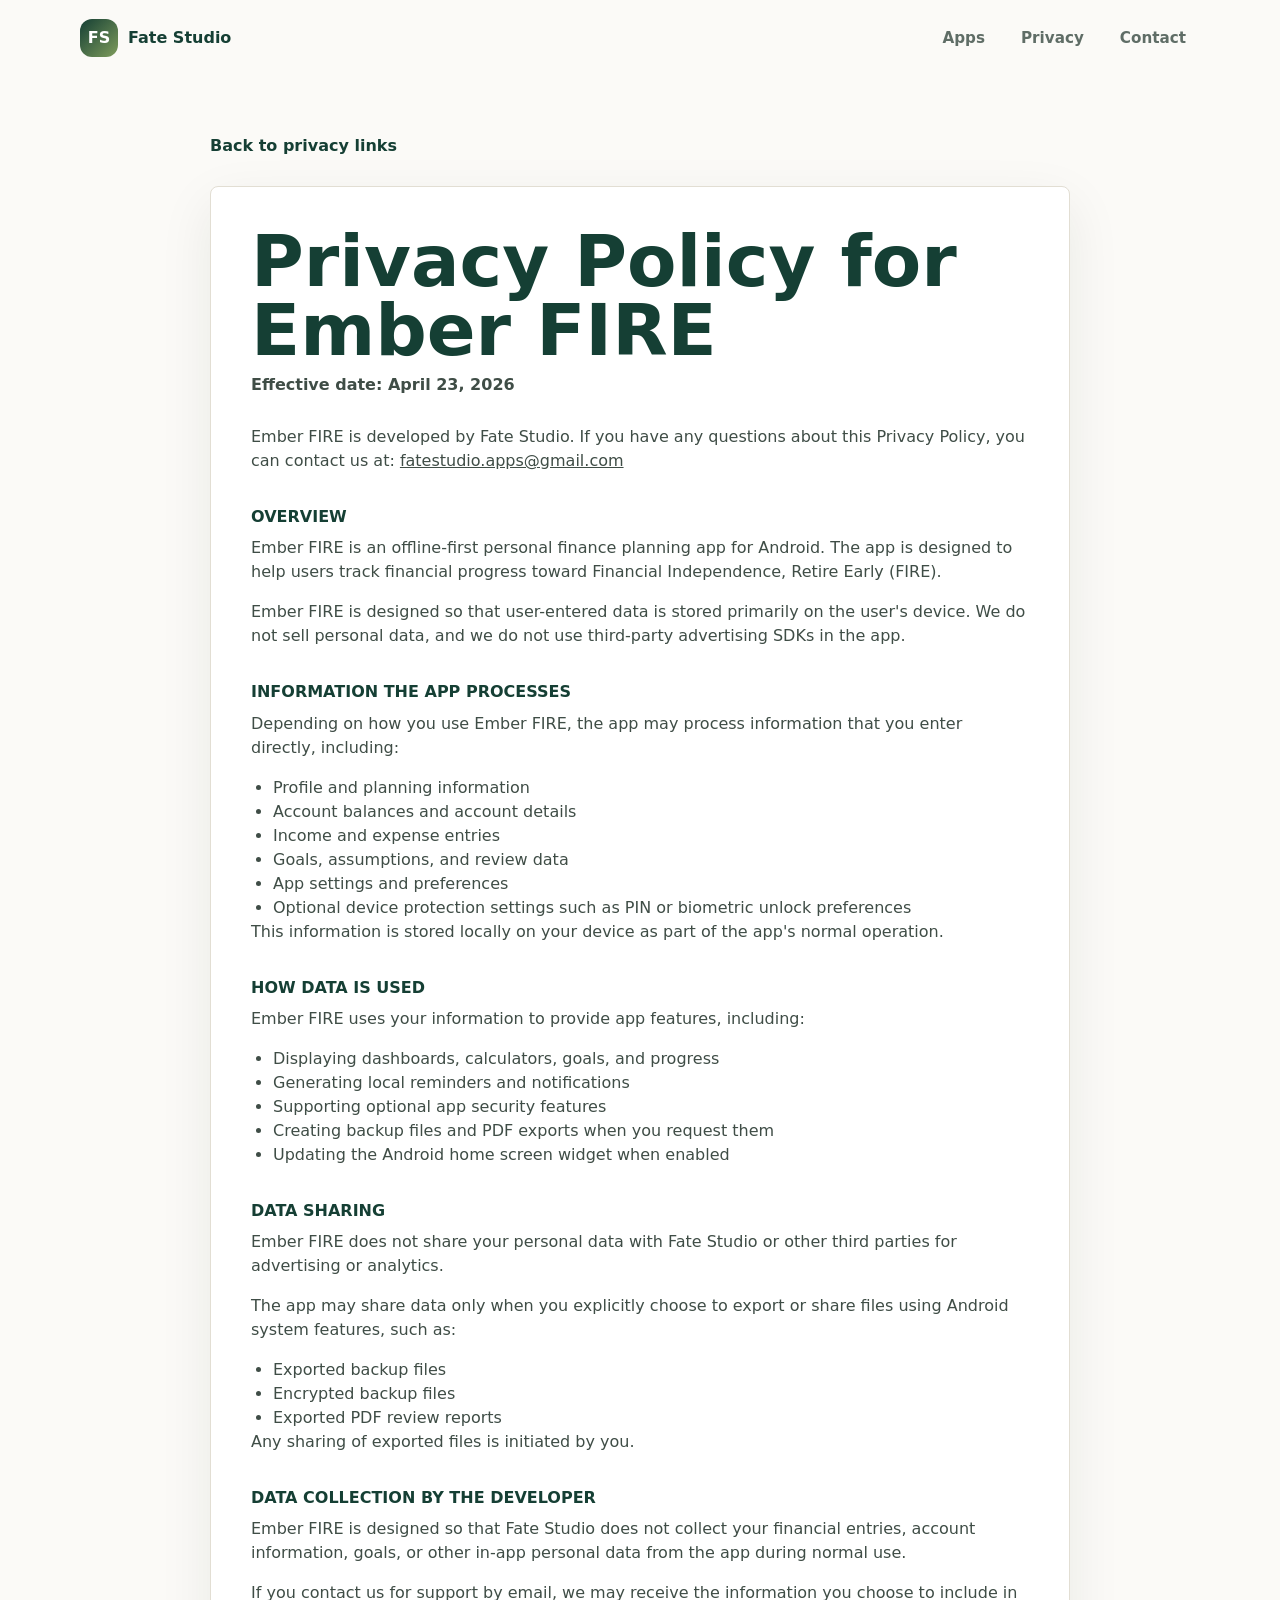
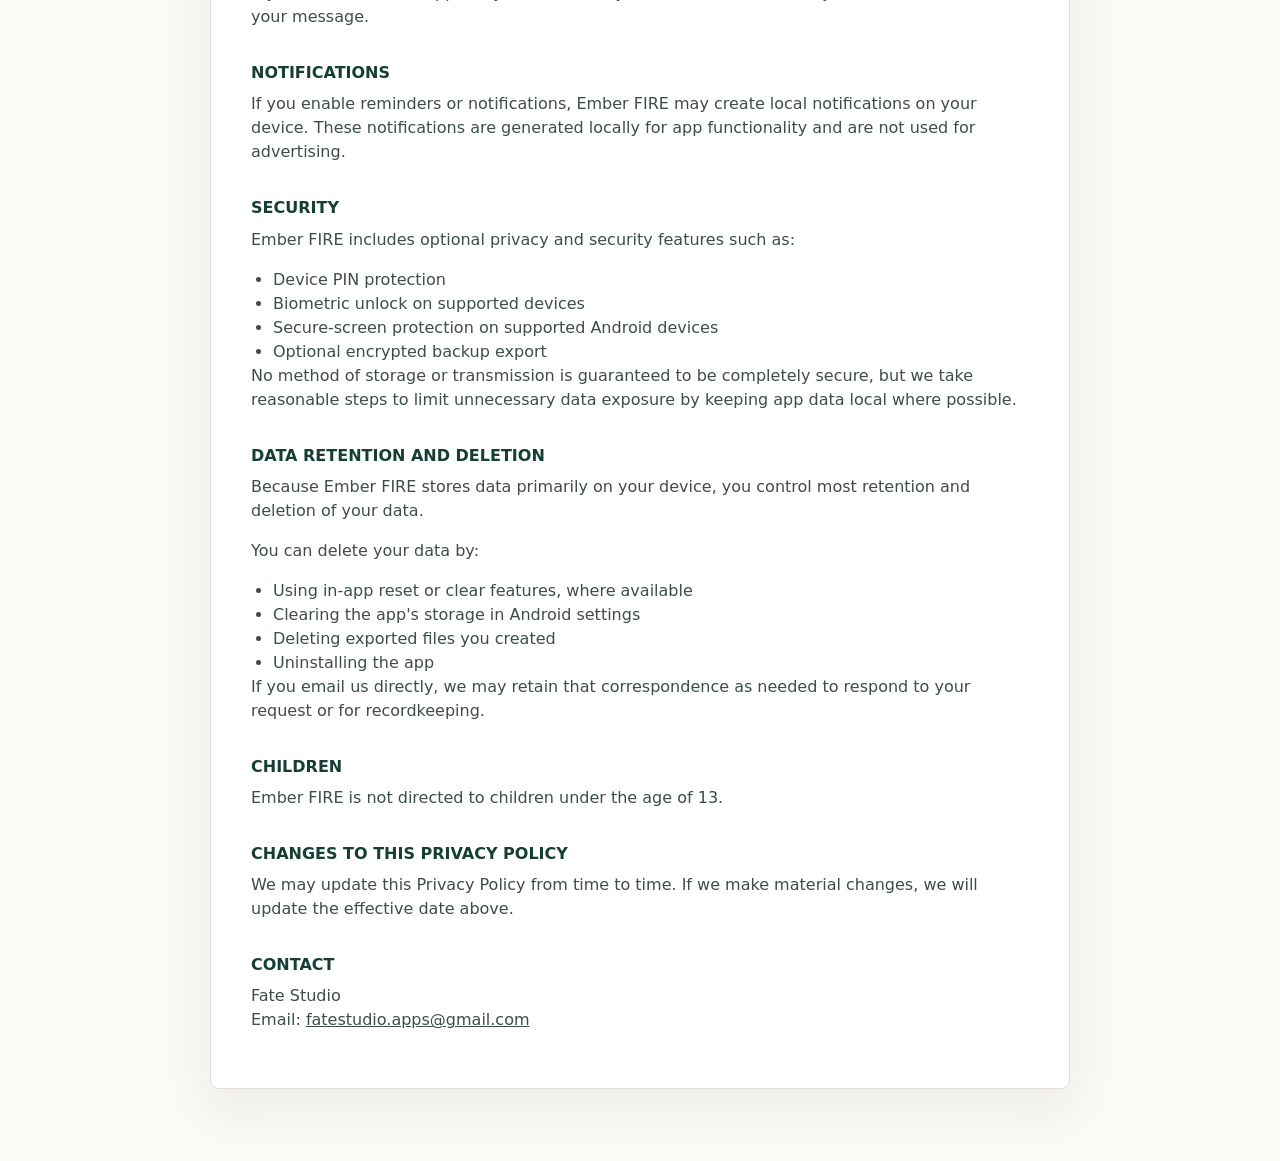
==== privacy/ember-fire.html @ 9a138a8d "feat: initial static pages" ====
<!doctype html>
<html lang="en">
<head>
  <meta charset="utf-8">
  <meta name="viewport" content="width=device-width, initial-scale=1">
  <meta name="description" content="Privacy Policy for Ember FIRE by Fate Studio.">
  <title>Privacy Policy for Ember FIRE | Fate Studio</title>
  <link rel="stylesheet" href="../styles.css">
</head>
<body class="policy-page">
  <header class="site-header">
    <a class="brand" href="../" aria-label="Fate Studio home">
      <span class="brand-mark" aria-hidden="true">FS</span>
      <span>Fate Studio</span>
    </a>
    <nav class="nav-links" aria-label="Policy navigation">
      <a href="../#apps">Apps</a>
      <a href="../#policies">Privacy</a>
      <a href="mailto:fatestudio.apps@gmail.com">Contact</a>
    </nav>
  </header>

  <main class="policy-main">
    <a class="back-link" href="../#policies">Back to privacy links</a>
    <article class="policy-article">
      <h1>Privacy Policy for Ember FIRE</h1>
      <p class="effective-date">Effective date: April 23, 2026</p>

      <p>
        Ember FIRE is developed by Fate Studio. If you have any questions about
        this Privacy Policy, you can contact us at:
        <a href="mailto:fatestudio.apps@gmail.com">fatestudio.apps@gmail.com</a>
      </p>

      <h2>Overview</h2>
      <p>
        Ember FIRE is an offline-first personal finance planning app for Android.
        The app is designed to help users track financial progress toward
        Financial Independence, Retire Early (FIRE).
      </p>
      <p>
        Ember FIRE is designed so that user-entered data is stored primarily on
        the user's device. We do not sell personal data, and we do not use
        third-party advertising SDKs in the app.
      </p>

      <h2>Information the App Processes</h2>
      <p>
        Depending on how you use Ember FIRE, the app may process information that
        you enter directly, including:
      </p>
      <ul>
        <li>Profile and planning information</li>
        <li>Account balances and account details</li>
        <li>Income and expense entries</li>
        <li>Goals, assumptions, and review data</li>
        <li>App settings and preferences</li>
        <li>Optional device protection settings such as PIN or biometric unlock preferences</li>
      </ul>
      <p>This information is stored locally on your device as part of the app's normal operation.</p>

      <h2>How Data Is Used</h2>
      <p>Ember FIRE uses your information to provide app features, including:</p>
      <ul>
        <li>Displaying dashboards, calculators, goals, and progress</li>
        <li>Generating local reminders and notifications</li>
        <li>Supporting optional app security features</li>
        <li>Creating backup files and PDF exports when you request them</li>
        <li>Updating the Android home screen widget when enabled</li>
      </ul>

      <h2>Data Sharing</h2>
      <p>
        Ember FIRE does not share your personal data with Fate Studio or other
        third parties for advertising or analytics.
      </p>
      <p>
        The app may share data only when you explicitly choose to export or share
        files using Android system features, such as:
      </p>
      <ul>
        <li>Exported backup files</li>
        <li>Encrypted backup files</li>
        <li>Exported PDF review reports</li>
      </ul>
      <p>Any sharing of exported files is initiated by you.</p>

      <h2>Data Collection by the Developer</h2>
      <p>
        Ember FIRE is designed so that Fate Studio does not collect your financial
        entries, account information, goals, or other in-app personal data from
        the app during normal use.
      </p>
      <p>
        If you contact us for support by email, we may receive the information
        you choose to include in your message.
      </p>

      <h2>Notifications</h2>
      <p>
        If you enable reminders or notifications, Ember FIRE may create local
        notifications on your device. These notifications are generated locally
        for app functionality and are not used for advertising.
      </p>

      <h2>Security</h2>
      <p>Ember FIRE includes optional privacy and security features such as:</p>
      <ul>
        <li>Device PIN protection</li>
        <li>Biometric unlock on supported devices</li>
        <li>Secure-screen protection on supported Android devices</li>
        <li>Optional encrypted backup export</li>
      </ul>
      <p>
        No method of storage or transmission is guaranteed to be completely
        secure, but we take reasonable steps to limit unnecessary data exposure
        by keeping app data local where possible.
      </p>

      <h2>Data Retention and Deletion</h2>
      <p>
        Because Ember FIRE stores data primarily on your device, you control most
        retention and deletion of your data.
      </p>
      <p>You can delete your data by:</p>
      <ul>
        <li>Using in-app reset or clear features, where available</li>
        <li>Clearing the app's storage in Android settings</li>
        <li>Deleting exported files you created</li>
        <li>Uninstalling the app</li>
      </ul>
      <p>
        If you email us directly, we may retain that correspondence as needed to
        respond to your request or for recordkeeping.
      </p>

      <h2>Children</h2>
      <p>Ember FIRE is not directed to children under the age of 13.</p>

      <h2>Changes to This Privacy Policy</h2>
      <p>
        We may update this Privacy Policy from time to time. If we make material
        changes, we will update the effective date above.
      </p>

      <h2>Contact</h2>
      <p>
        Fate Studio<br>
        Email: <a href="mailto:fatestudio.apps@gmail.com">fatestudio.apps@gmail.com</a>
      </p>
    </article>
  </main>
</body>
</html>
---- styles.css ----
:root {
  color-scheme: light;
  --ink: #17211d;
  --muted: #5f6d66;
  --paper: #fbfaf7;
  --line: #e2ded3;
  --panel: #ffffff;
  --forest: #153f34;
  --moss: #7e9c5c;
  --coral: #d85f49;
  --amber: #e8a43a;
  --rose: #d66d8f;
  --sky: #79aeca;
  --shadow: 0 22px 70px rgba(23, 33, 29, 0.12);
}

* {
  box-sizing: border-box;
}

html {
  scroll-behavior: smooth;
}

body {
  margin: 0;
  color: var(--ink);
  background:
    linear-gradient(135deg, rgba(126, 156, 92, 0.16), transparent 34%),
    linear-gradient(225deg, rgba(216, 95, 73, 0.12), transparent 28%),
    var(--paper);
  font-family: Inter, ui-sans-serif, system-ui, -apple-system, BlinkMacSystemFont, "Segoe UI", sans-serif;
  line-height: 1.5;
}

a {
  color: inherit;
}

.site-header,
.site-footer {
  width: min(1120px, calc(100% - 32px));
  margin: 0 auto;
}

.site-header {
  min-height: 76px;
  display: flex;
  align-items: center;
  justify-content: space-between;
  gap: 20px;
}

.brand {
  display: inline-flex;
  align-items: center;
  gap: 10px;
  color: var(--forest);
  font-weight: 800;
  text-decoration: none;
}

.brand-mark,
.app-icon {
  display: inline-grid;
  place-items: center;
  flex: 0 0 auto;
  color: white;
  font-weight: 850;
}

.brand-mark {
  width: 38px;
  height: 38px;
  border-radius: 12px;
  background: linear-gradient(135deg, var(--forest), var(--moss));
}

.nav-links {
  display: flex;
  align-items: center;
  gap: 8px;
}

.nav-links a {
  min-height: 40px;
  display: inline-flex;
  align-items: center;
  padding: 0 14px;
  border-radius: 999px;
  color: var(--muted);
  font-size: 0.95rem;
  font-weight: 700;
  text-decoration: none;
}

.nav-links a:hover {
  background: rgba(21, 63, 52, 0.08);
  color: var(--forest);
}

.hero {
  position: relative;
  width: min(1120px, calc(100% - 32px));
  min-height: calc(100vh - 108px);
  margin: 0 auto;
  padding: 42px 0 56px;
  display: flex;
  align-items: center;
  overflow: hidden;
}

.hero-copy {
  position: relative;
  z-index: 2;
  max-width: 690px;
}

.eyebrow {
  margin: 0 0 12px;
  color: var(--coral);
  font-size: 0.78rem;
  font-weight: 850;
  letter-spacing: 0;
  text-transform: uppercase;
}

h1,
h2,
h3,
p {
  margin-top: 0;
}

h1 {
  margin-bottom: 18px;
  color: var(--forest);
  font-size: clamp(4.7rem, 12vw, 9.8rem);
  line-height: 0.86;
}

h2 {
  margin-bottom: 0;
  max-width: 680px;
  font-size: clamp(2rem, 4.5vw, 4.1rem);
  line-height: 0.98;
}

h3 {
  margin-bottom: 12px;
  font-size: 1.55rem;
}

.hero-text {
  max-width: 640px;
  margin-bottom: 28px;
  color: #3f4d46;
  font-size: clamp(1.08rem, 2vw, 1.34rem);
}

.hero-actions {
  display: flex;
  flex-wrap: wrap;
  gap: 12px;
}

.button {
  min-height: 48px;
  display: inline-flex;
  align-items: center;
  justify-content: center;
  padding: 0 20px;
  border: 1px solid var(--forest);
  border-radius: 999px;
  font-weight: 800;
  text-decoration: none;
}

.button.primary {
  background: var(--forest);
  color: white;
}

.button.secondary {
  background: rgba(255, 255, 255, 0.64);
  color: var(--forest);
}

.studio-panel {
  position: absolute;
  z-index: 1;
  top: 24px;
  right: 0;
  bottom: 28px;
  width: min(520px, 48vw);
  padding: 22px;
  border: 0;
  border-radius: 0;
  background:
    radial-gradient(circle at 20% 18%, rgba(216, 95, 73, 0.22), transparent 32%),
    radial-gradient(circle at 88% 76%, rgba(121, 174, 202, 0.22), transparent 30%);
  pointer-events: none;
}

.metric-strip {
  display: grid;
  grid-template-columns: 1fr 1fr;
  gap: 12px;
}

.metric-strip > div {
  min-height: 104px;
  padding: 18px;
  border: 1px solid rgba(21, 63, 52, 0.1);
  border-radius: 8px;
  background: rgba(255, 255, 255, 0.72);
  box-shadow: 0 14px 42px rgba(23, 33, 29, 0.08);
}

.metric-number {
  display: block;
  color: var(--forest);
  font-size: 2.35rem;
  font-weight: 900;
  line-height: 1;
}

.metric-label {
  display: block;
  margin-top: 8px;
  color: var(--muted);
  font-size: 0.86rem;
  font-weight: 750;
}

.device-preview {
  position: relative;
  min-height: 410px;
}

.phone-shell {
  position: absolute;
  inset: 42px 96px 0 auto;
  width: min(260px, 58vw);
  aspect-ratio: 0.53;
  padding: 12px;
  border-radius: 34px;
  background: #18231f;
  box-shadow: 0 24px 60px rgba(23, 33, 29, 0.26);
  transform: rotate(5deg);
}

.phone-screen {
  height: 100%;
  padding: 28px 18px;
  border-radius: 24px;
  background:
    linear-gradient(180deg, #fff9ef, #edf5ed 58%, #fff);
  overflow: hidden;
}

.screen-row {
  height: 96px;
  margin-bottom: 14px;
  border-radius: 18px;
}

.screen-row.flame {
  background: linear-gradient(135deg, var(--coral), var(--amber));
}

.screen-row.gold {
  height: 52px;
  background: linear-gradient(135deg, var(--forest), var(--moss));
}

.screen-grid {
  display: grid;
  grid-template-columns: 1fr 1fr;
  gap: 10px;
}

.screen-grid span {
  aspect-ratio: 1;
  border-radius: 14px;
  background: rgba(21, 63, 52, 0.1);
}

.floating-card {
  position: absolute;
  display: flex;
  align-items: center;
  gap: 12px;
  width: 230px;
  padding: 14px;
  border: 1px solid rgba(21, 63, 52, 0.12);
  border-radius: 8px;
  background: rgba(255, 255, 255, 0.84);
  box-shadow: 0 16px 48px rgba(23, 33, 29, 0.14);
  backdrop-filter: blur(14px);
}

.floating-card strong,
.floating-card small {
  display: block;
}

.floating-card small {
  color: var(--muted);
  font-weight: 700;
}

.floating-card.ember {
  left: 2px;
  top: 118px;
}

.floating-card.glow {
  right: 0;
  bottom: 44px;
}

.app-icon {
  width: 52px;
  height: 52px;
  border-radius: 16px;
  font-size: 1.25rem;
  box-shadow: inset 0 1px 0 rgba(255, 255, 255, 0.34);
}

.ember-icon {
  background: linear-gradient(135deg, #c63f2c, #ecab37);
}

.glow-icon {
  background: linear-gradient(135deg, #1f806b, #d66d8f);
}

.stats-band {
  width: min(1120px, calc(100% - 32px));
  margin: 0 auto 38px;
  display: grid;
  grid-template-columns: repeat(3, 1fr);
  border: 1px solid rgba(21, 63, 52, 0.14);
  border-radius: 8px;
  background: rgba(255, 255, 255, 0.68);
  overflow: hidden;
}

.stats-band div {
  min-height: 132px;
  padding: 24px;
  border-right: 1px solid rgba(21, 63, 52, 0.1);
}

.stats-band div:last-child {
  border-right: 0;
}

.stats-band strong {
  display: block;
  color: var(--forest);
  font-size: 3rem;
  line-height: 1;
}

.stats-band span {
  display: block;
  margin-top: 8px;
  color: var(--muted);
  font-weight: 800;
}

.section {
  width: min(1120px, calc(100% - 32px));
  margin: 0 auto;
  padding: 64px 0;
}

.section-heading {
  margin-bottom: 28px;
}

.app-grid {
  display: grid;
  grid-template-columns: repeat(2, minmax(0, 1fr));
  gap: 18px;
}

.app-card {
  min-height: 310px;
  padding: 24px;
  border: 1px solid rgba(21, 63, 52, 0.14);
  border-radius: 8px;
  background: rgba(255, 255, 255, 0.76);
}

.app-card-top {
  margin-bottom: 28px;
  display: flex;
  align-items: center;
  justify-content: space-between;
  gap: 12px;
}

.status-pill {
  padding: 6px 10px;
  border: 1px solid rgba(21, 63, 52, 0.14);
  border-radius: 999px;
  color: var(--forest);
  background: rgba(126, 156, 92, 0.14);
  font-size: 0.78rem;
  font-weight: 850;
}

.app-card p {
  max-width: 560px;
  color: var(--muted);
  font-size: 1.02rem;
}

.app-card a {
  display: inline-flex;
  min-height: 42px;
  align-items: center;
  color: var(--forest);
  font-weight: 850;
}

.policy-section {
  padding-top: 40px;
}

.policy-links {
  display: grid;
  gap: 12px;
}

.policy-links a {
  display: flex;
  align-items: center;
  justify-content: space-between;
  gap: 18px;
  min-height: 78px;
  padding: 18px 20px;
  border: 1px solid rgba(21, 63, 52, 0.14);
  border-radius: 8px;
  background: rgba(255, 255, 255, 0.72);
  color: var(--forest);
  text-decoration: none;
}

.policy-links span {
  font-weight: 850;
}

.policy-links small {
  color: var(--muted);
  font-weight: 750;
}

.site-footer {
  min-height: 92px;
  display: flex;
  align-items: center;
  justify-content: space-between;
  gap: 18px;
  color: var(--muted);
  border-top: 1px solid rgba(21, 63, 52, 0.12);
}

.site-footer a {
  font-weight: 800;
  text-decoration: none;
}

.policy-page {
  background: var(--paper);
}

.policy-main {
  width: min(860px, calc(100% - 32px));
  margin: 0 auto;
  padding: 48px 0 72px;
}

.policy-article {
  padding: 40px;
  border: 1px solid var(--line);
  border-radius: 8px;
  background: white;
  box-shadow: 0 18px 54px rgba(23, 33, 29, 0.08);
}

.policy-article h1 {
  margin-bottom: 8px;
  font-size: clamp(2.35rem, 7vw, 4.5rem);
  line-height: 0.96;
}

.effective-date {
  margin-bottom: 28px;
  color: var(--muted);
  font-weight: 800;
}

.policy-article h2 {
  margin: 34px 0 10px;
  color: var(--forest);
  font-size: 1rem;
  line-height: 1.2;
  text-transform: uppercase;
}

.policy-article p,
.policy-article li {
  color: #3f4d46;
}

.policy-article ul {
  margin: 10px 0 0;
  padding-left: 22px;
}

.back-link {
  display: inline-flex;
  min-height: 44px;
  align-items: center;
  margin-bottom: 18px;
  color: var(--forest);
  font-weight: 850;
  text-decoration: none;
}

@media (max-width: 840px) {
  .site-header {
    min-height: 68px;
  }

  .nav-links {
    gap: 2px;
  }

  .nav-links a {
    padding: 0 9px;
    font-size: 0.88rem;
  }

  .hero {
    min-height: auto;
    padding-top: 28px;
    display: block;
  }

  .studio-panel {
    position: relative;
    top: auto;
    right: auto;
    bottom: auto;
    width: 100%;
    min-height: 500px;
    margin-top: 26px;
  }

  .phone-shell {
    inset: 42px 52px 0 auto;
  }

  .stats-band,
  .app-grid {
    grid-template-columns: 1fr;
  }

  .stats-band div {
    border-right: 0;
    border-bottom: 1px solid rgba(21, 63, 52, 0.1);
  }

  .stats-band div:last-child {
    border-bottom: 0;
  }

  .policy-links a,
  .site-footer {
    align-items: flex-start;
    flex-direction: column;
  }
}

@media (max-width: 560px) {
  .site-header {
    align-items: flex-start;
    flex-direction: column;
    padding: 16px 0;
  }

  .hero {
    gap: 30px;
  }

  h1 {
    font-size: clamp(4rem, 21vw, 6.5rem);
  }

  .hero-actions,
  .hero-actions .button {
    width: 100%;
  }

  .studio-panel {
    min-height: 470px;
    padding: 14px;
  }

  .metric-strip {
    grid-template-columns: 1fr;
  }

  .metric-strip > div {
    min-height: 82px;
  }

  .device-preview {
    min-height: 284px;
  }

  .phone-shell {
    inset: 30px 24px 0 auto;
    width: 168px;
    border-radius: 26px;
  }

  .phone-screen {
    padding: 18px 12px;
    border-radius: 18px;
  }

  .screen-row {
    height: 62px;
  }

  .screen-row.gold {
    height: 38px;
  }

  .floating-card {
    width: min(212px, 82%);
    padding: 12px;
  }

  .floating-card.ember {
    top: 78px;
  }

  .floating-card.glow {
    bottom: 0;
  }

  .section {
    padding: 46px 0;
  }

  .app-card,
  .policy-article {
    padding: 22px;
  }
}
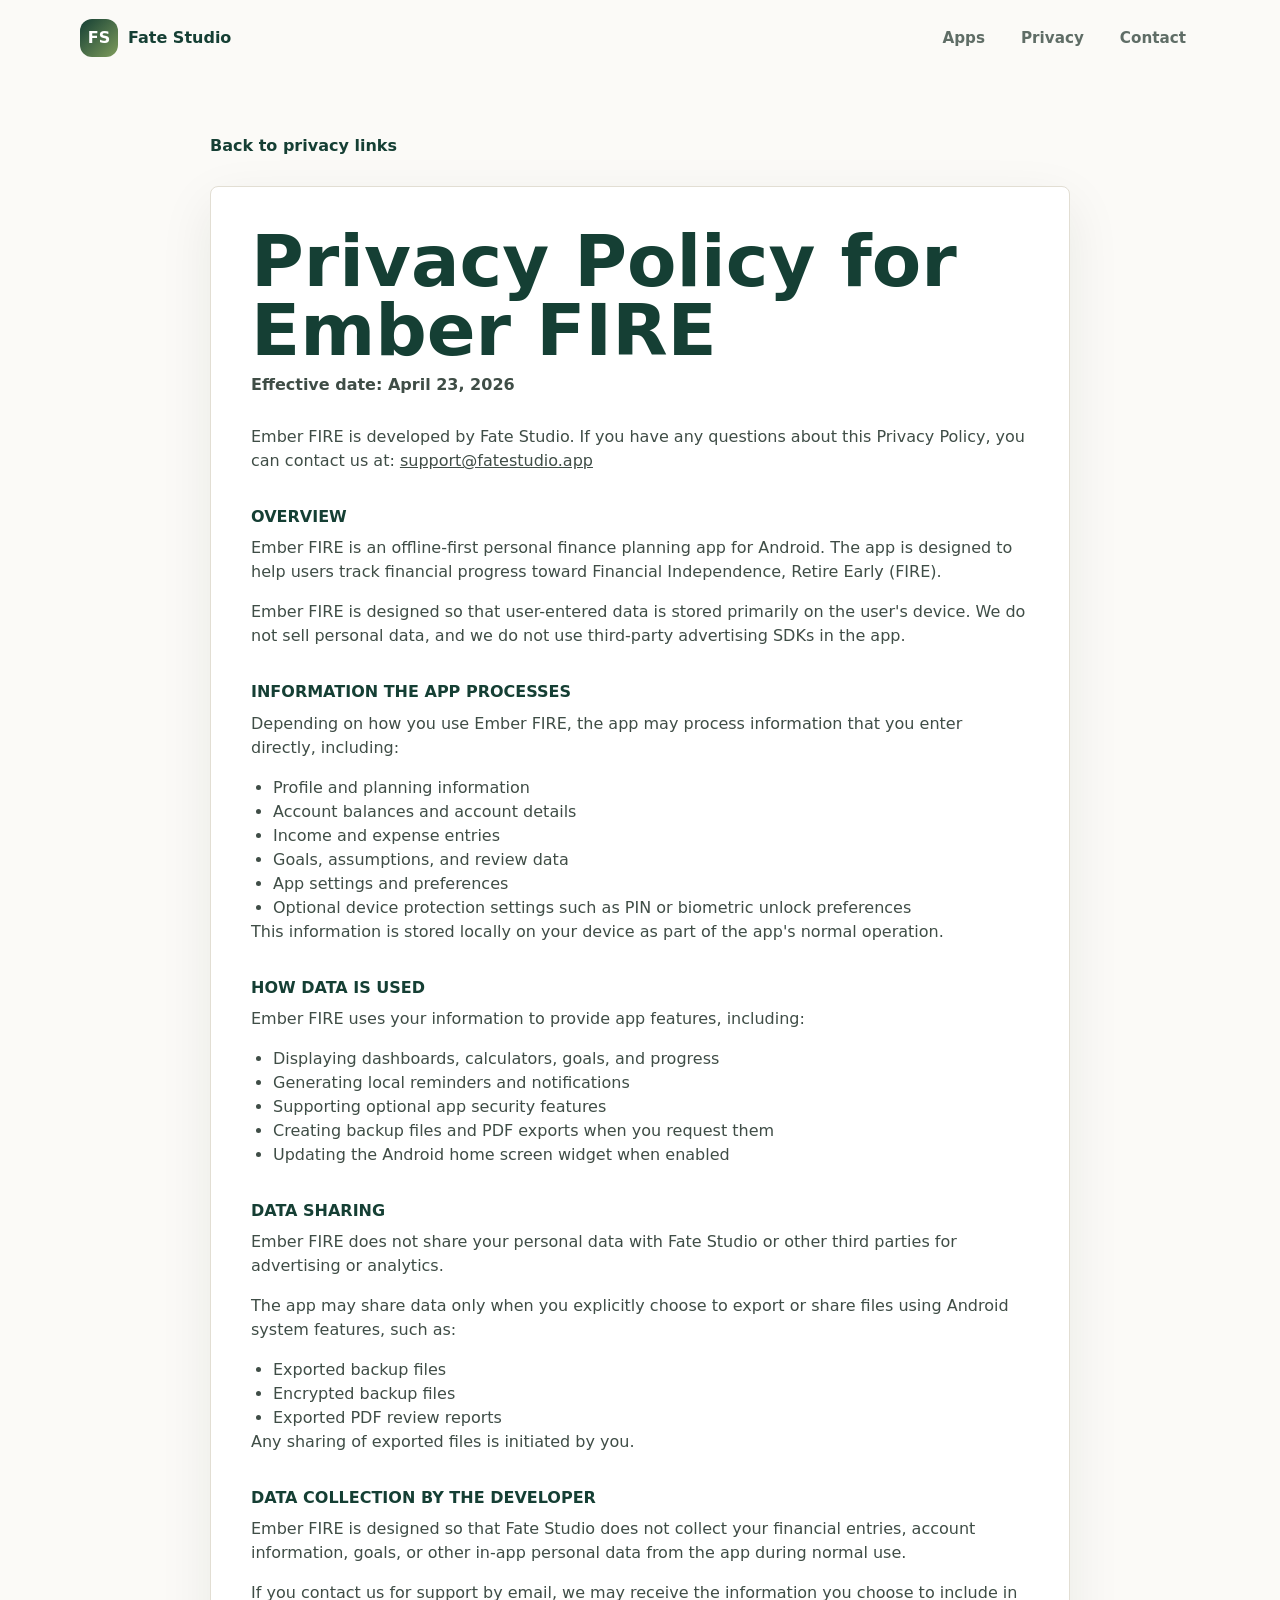
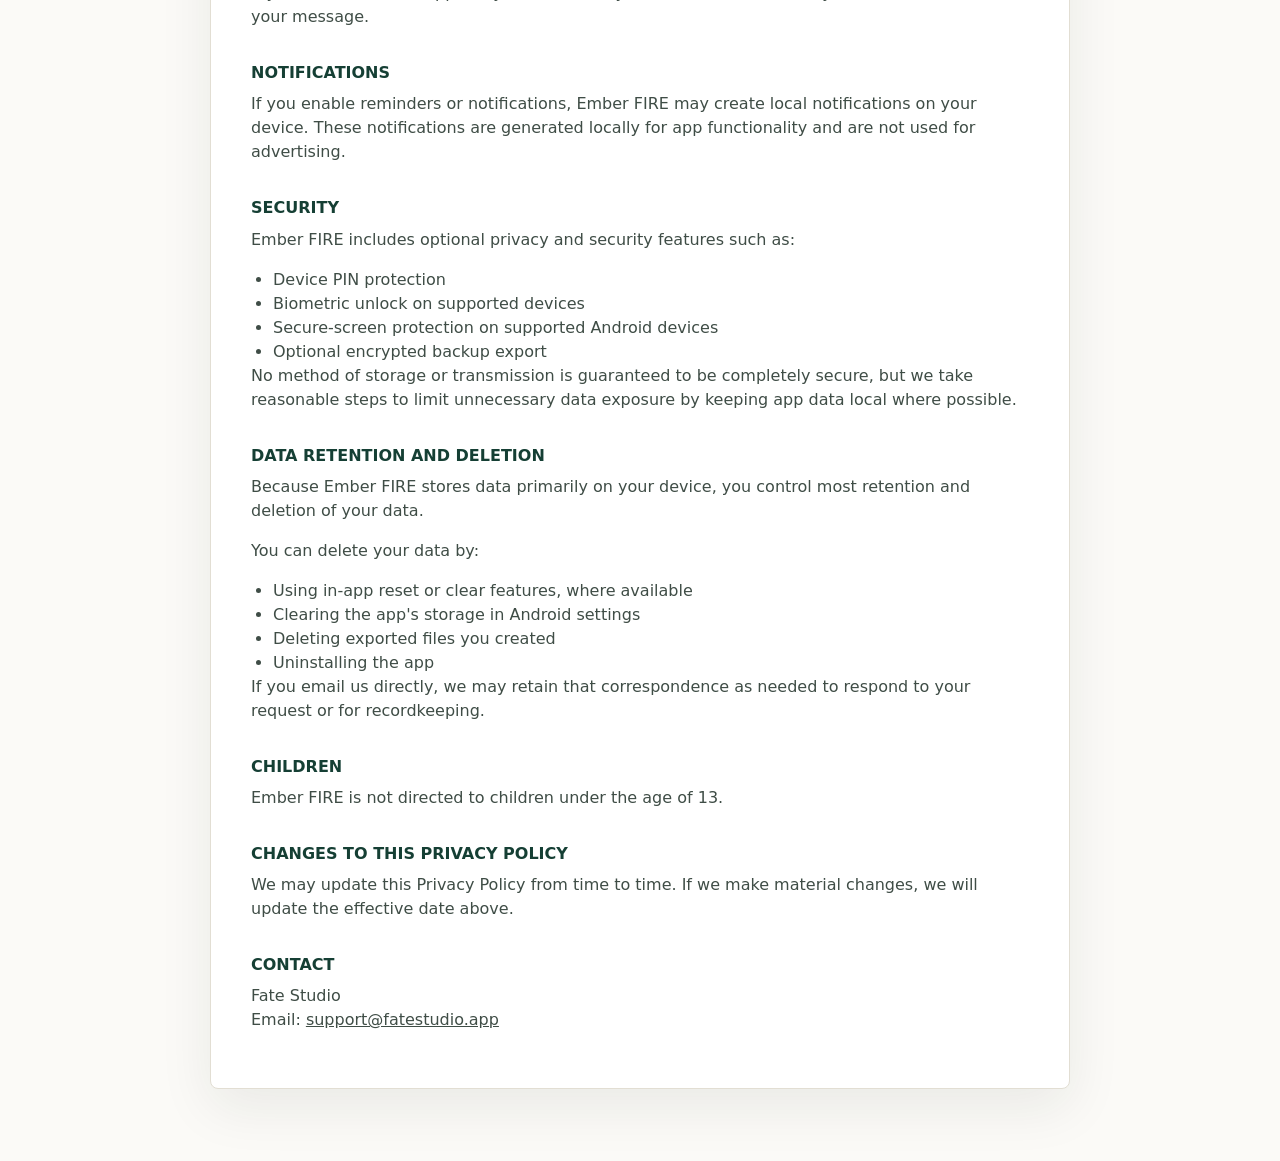
==== commit 1c77e4ae: "change email address" ====
--- a/privacy/ember-fire.html
+++ b/privacy/ember-fire.html
@@ -1,154 +1,115 @@
 <!doctype html>
 <html lang="en">
-<head>
-  <meta charset="utf-8">
-  <meta name="viewport" content="width=device-width, initial-scale=1">
-  <meta name="description" content="Privacy Policy for Ember FIRE by Fate Studio.">
-  <title>Privacy Policy for Ember FIRE | Fate Studio</title>
-  <link rel="stylesheet" href="../styles.css">
-</head>
-<body class="policy-page">
-  <header class="site-header">
-    <a class="brand" href="../" aria-label="Fate Studio home">
-      <span class="brand-mark" aria-hidden="true">FS</span>
-      <span>Fate Studio</span>
-    </a>
-    <nav class="nav-links" aria-label="Policy navigation">
-      <a href="../#apps">Apps</a>
-      <a href="../#policies">Privacy</a>
-      <a href="mailto:fatestudio.apps@gmail.com">Contact</a>
-    </nav>
-  </header>
+  <head>
+    <meta charset="utf-8" />
+    <meta name="viewport" content="width=device-width, initial-scale=1" />
+    <meta name="description" content="Privacy Policy for Ember FIRE by Fate Studio." />
+    <title>Privacy Policy for Ember FIRE | Fate Studio</title>
+    <link rel="stylesheet" href="../styles.css" />
+  </head>
+  <body class="policy-page">
+    <header class="site-header">
+      <a class="brand" href="../" aria-label="Fate Studio home">
+        <span class="brand-mark" aria-hidden="true">FS</span>
+        <span>Fate Studio</span>
+      </a>
+      <nav class="nav-links" aria-label="Policy navigation">
+        <a href="../#apps">Apps</a>
+        <a href="../#policies">Privacy</a>
+        <a href="mailto:support@fatestudio.app">Contact</a>
+      </nav>
+    </header>
 
-  <main class="policy-main">
-    <a class="back-link" href="../#policies">Back to privacy links</a>
-    <article class="policy-article">
-      <h1>Privacy Policy for Ember FIRE</h1>
-      <p class="effective-date">Effective date: April 23, 2026</p>
+    <main class="policy-main">
+      <a class="back-link" href="../#policies">Back to privacy links</a>
+      <article class="policy-article">
+        <h1>Privacy Policy for Ember FIRE</h1>
+        <p class="effective-date">Effective date: April 23, 2026</p>
 
-      <p>
-        Ember FIRE is developed by Fate Studio. If you have any questions about
-        this Privacy Policy, you can contact us at:
-        <a href="mailto:fatestudio.apps@gmail.com">fatestudio.apps@gmail.com</a>
-      </p>
+        <p>
+          Ember FIRE is developed by Fate Studio. If you have any questions about this Privacy Policy, you can contact us at:
+          <a href="mailto:support@fatestudio.app">support@fatestudio.app</a>
+        </p>
 
-      <h2>Overview</h2>
-      <p>
-        Ember FIRE is an offline-first personal finance planning app for Android.
-        The app is designed to help users track financial progress toward
-        Financial Independence, Retire Early (FIRE).
-      </p>
-      <p>
-        Ember FIRE is designed so that user-entered data is stored primarily on
-        the user's device. We do not sell personal data, and we do not use
-        third-party advertising SDKs in the app.
-      </p>
+        <h2>Overview</h2>
+        <p>Ember FIRE is an offline-first personal finance planning app for Android. The app is designed to help users track financial progress toward Financial Independence, Retire Early (FIRE).</p>
+        <p>Ember FIRE is designed so that user-entered data is stored primarily on the user's device. We do not sell personal data, and we do not use third-party advertising SDKs in the app.</p>
 
-      <h2>Information the App Processes</h2>
-      <p>
-        Depending on how you use Ember FIRE, the app may process information that
-        you enter directly, including:
-      </p>
-      <ul>
-        <li>Profile and planning information</li>
-        <li>Account balances and account details</li>
-        <li>Income and expense entries</li>
-        <li>Goals, assumptions, and review data</li>
-        <li>App settings and preferences</li>
-        <li>Optional device protection settings such as PIN or biometric unlock preferences</li>
-      </ul>
-      <p>This information is stored locally on your device as part of the app's normal operation.</p>
+        <h2>Information the App Processes</h2>
+        <p>Depending on how you use Ember FIRE, the app may process information that you enter directly, including:</p>
+        <ul>
+          <li>Profile and planning information</li>
+          <li>Account balances and account details</li>
+          <li>Income and expense entries</li>
+          <li>Goals, assumptions, and review data</li>
+          <li>App settings and preferences</li>
+          <li>Optional device protection settings such as PIN or biometric unlock preferences</li>
+        </ul>
+        <p>This information is stored locally on your device as part of the app's normal operation.</p>
 
-      <h2>How Data Is Used</h2>
-      <p>Ember FIRE uses your information to provide app features, including:</p>
-      <ul>
-        <li>Displaying dashboards, calculators, goals, and progress</li>
-        <li>Generating local reminders and notifications</li>
-        <li>Supporting optional app security features</li>
-        <li>Creating backup files and PDF exports when you request them</li>
-        <li>Updating the Android home screen widget when enabled</li>
-      </ul>
+        <h2>How Data Is Used</h2>
+        <p>Ember FIRE uses your information to provide app features, including:</p>
+        <ul>
+          <li>Displaying dashboards, calculators, goals, and progress</li>
+          <li>Generating local reminders and notifications</li>
+          <li>Supporting optional app security features</li>
+          <li>Creating backup files and PDF exports when you request them</li>
+          <li>Updating the Android home screen widget when enabled</li>
+        </ul>
 
-      <h2>Data Sharing</h2>
-      <p>
-        Ember FIRE does not share your personal data with Fate Studio or other
-        third parties for advertising or analytics.
-      </p>
-      <p>
-        The app may share data only when you explicitly choose to export or share
-        files using Android system features, such as:
-      </p>
-      <ul>
-        <li>Exported backup files</li>
-        <li>Encrypted backup files</li>
-        <li>Exported PDF review reports</li>
-      </ul>
-      <p>Any sharing of exported files is initiated by you.</p>
+        <h2>Data Sharing</h2>
+        <p>Ember FIRE does not share your personal data with Fate Studio or other third parties for advertising or analytics.</p>
+        <p>The app may share data only when you explicitly choose to export or share files using Android system features, such as:</p>
+        <ul>
+          <li>Exported backup files</li>
+          <li>Encrypted backup files</li>
+          <li>Exported PDF review reports</li>
+        </ul>
+        <p>Any sharing of exported files is initiated by you.</p>
 
-      <h2>Data Collection by the Developer</h2>
-      <p>
-        Ember FIRE is designed so that Fate Studio does not collect your financial
-        entries, account information, goals, or other in-app personal data from
-        the app during normal use.
-      </p>
-      <p>
-        If you contact us for support by email, we may receive the information
-        you choose to include in your message.
-      </p>
+        <h2>Data Collection by the Developer</h2>
+        <p>Ember FIRE is designed so that Fate Studio does not collect your financial entries, account information, goals, or other in-app personal data from the app during normal use.</p>
+        <p>If you contact us for support by email, we may receive the information you choose to include in your message.</p>
 
-      <h2>Notifications</h2>
-      <p>
-        If you enable reminders or notifications, Ember FIRE may create local
-        notifications on your device. These notifications are generated locally
-        for app functionality and are not used for advertising.
-      </p>
+        <h2>Notifications</h2>
+        <p>
+          If you enable reminders or notifications, Ember FIRE may create local notifications on your device. These notifications are generated locally for app functionality and are not used for
+          advertising.
+        </p>
 
-      <h2>Security</h2>
-      <p>Ember FIRE includes optional privacy and security features such as:</p>
-      <ul>
-        <li>Device PIN protection</li>
-        <li>Biometric unlock on supported devices</li>
-        <li>Secure-screen protection on supported Android devices</li>
-        <li>Optional encrypted backup export</li>
-      </ul>
-      <p>
-        No method of storage or transmission is guaranteed to be completely
-        secure, but we take reasonable steps to limit unnecessary data exposure
-        by keeping app data local where possible.
-      </p>
+        <h2>Security</h2>
+        <p>Ember FIRE includes optional privacy and security features such as:</p>
+        <ul>
+          <li>Device PIN protection</li>
+          <li>Biometric unlock on supported devices</li>
+          <li>Secure-screen protection on supported Android devices</li>
+          <li>Optional encrypted backup export</li>
+        </ul>
+        <p>No method of storage or transmission is guaranteed to be completely secure, but we take reasonable steps to limit unnecessary data exposure by keeping app data local where possible.</p>
 
-      <h2>Data Retention and Deletion</h2>
-      <p>
-        Because Ember FIRE stores data primarily on your device, you control most
-        retention and deletion of your data.
-      </p>
-      <p>You can delete your data by:</p>
-      <ul>
-        <li>Using in-app reset or clear features, where available</li>
-        <li>Clearing the app's storage in Android settings</li>
-        <li>Deleting exported files you created</li>
-        <li>Uninstalling the app</li>
-      </ul>
-      <p>
-        If you email us directly, we may retain that correspondence as needed to
-        respond to your request or for recordkeeping.
-      </p>
+        <h2>Data Retention and Deletion</h2>
+        <p>Because Ember FIRE stores data primarily on your device, you control most retention and deletion of your data.</p>
+        <p>You can delete your data by:</p>
+        <ul>
+          <li>Using in-app reset or clear features, where available</li>
+          <li>Clearing the app's storage in Android settings</li>
+          <li>Deleting exported files you created</li>
+          <li>Uninstalling the app</li>
+        </ul>
+        <p>If you email us directly, we may retain that correspondence as needed to respond to your request or for recordkeeping.</p>
 
-      <h2>Children</h2>
-      <p>Ember FIRE is not directed to children under the age of 13.</p>
+        <h2>Children</h2>
+        <p>Ember FIRE is not directed to children under the age of 13.</p>
 
-      <h2>Changes to This Privacy Policy</h2>
-      <p>
-        We may update this Privacy Policy from time to time. If we make material
-        changes, we will update the effective date above.
-      </p>
+        <h2>Changes to This Privacy Policy</h2>
+        <p>We may update this Privacy Policy from time to time. If we make material changes, we will update the effective date above.</p>
 
-      <h2>Contact</h2>
-      <p>
-        Fate Studio<br>
-        Email: <a href="mailto:fatestudio.apps@gmail.com">fatestudio.apps@gmail.com</a>
-      </p>
-    </article>
-  </main>
-</body>
+        <h2>Contact</h2>
+        <p>
+          Fate Studio<br />
+          Email: <a href="mailto:support@fatestudio.app">support@fatestudio.app</a>
+        </p>
+      </article>
+    </main>
+  </body>
 </html>
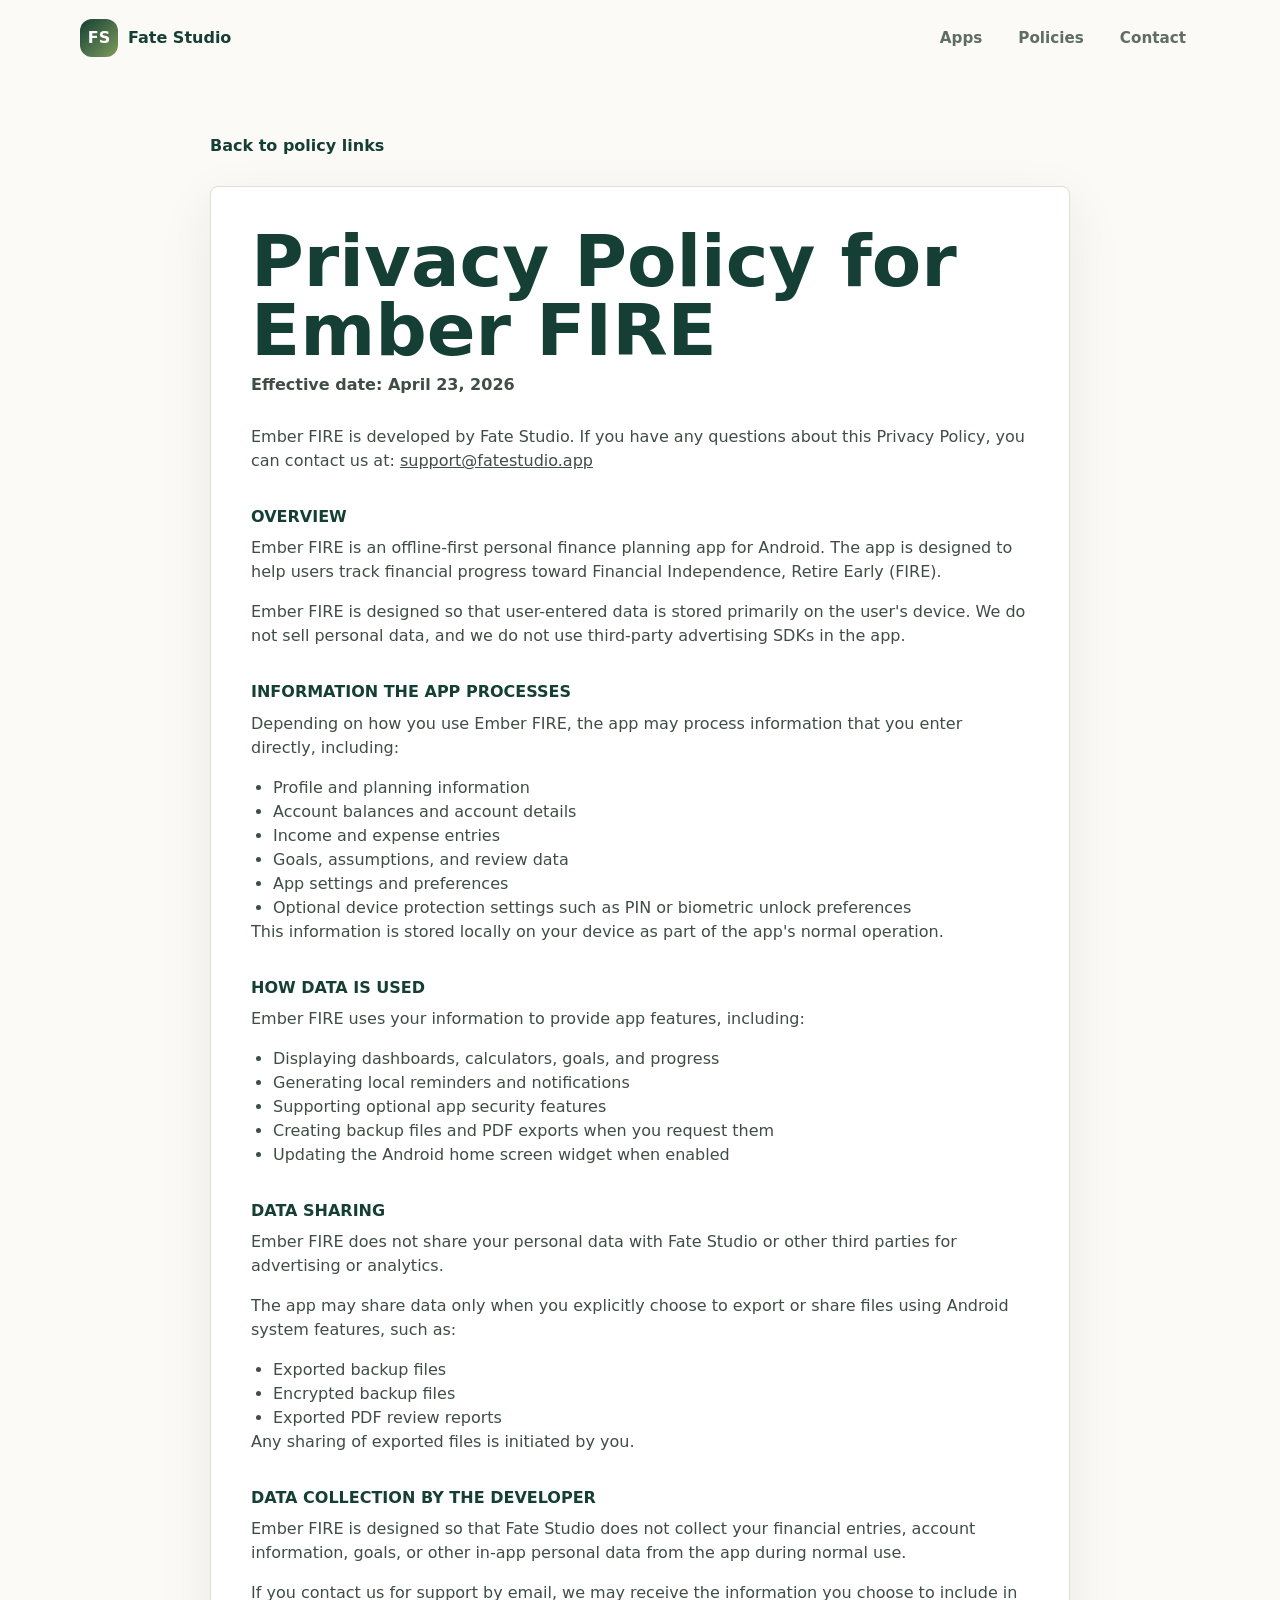
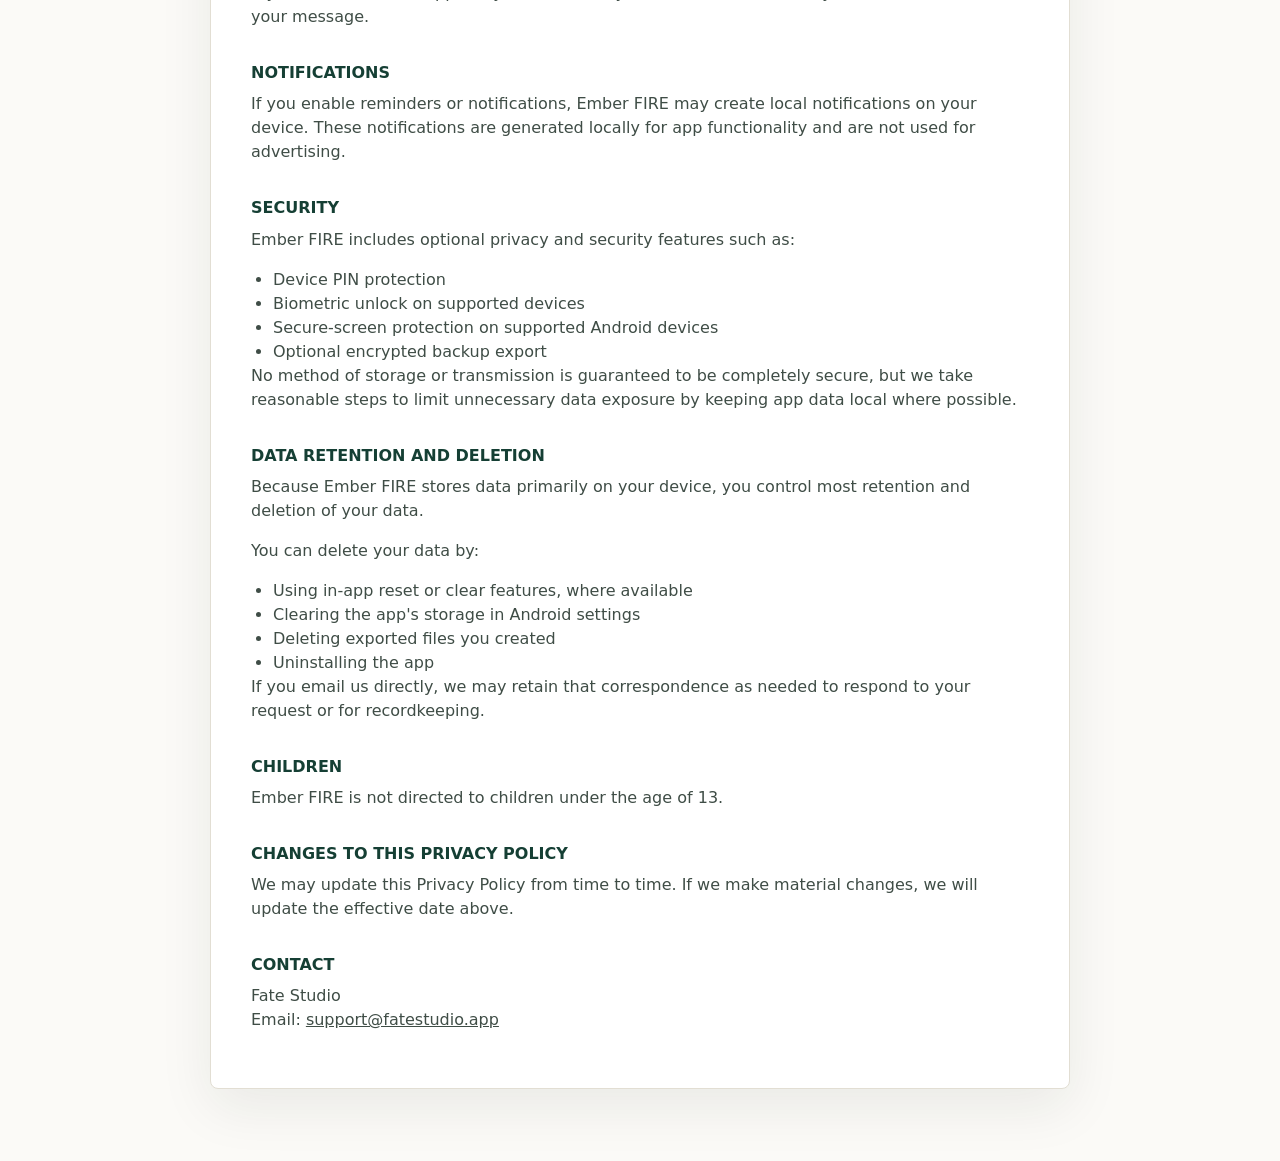
==== commit 79afe171: "feat: add terms of use pages for Ember FIRE and GlowUp Gym; update navigation and policy links" ====
--- a/privacy/ember-fire.html
+++ b/privacy/ember-fire.html
@@ -15,13 +15,13 @@
       </a>
       <nav class="nav-links" aria-label="Policy navigation">
         <a href="../#apps">Apps</a>
-        <a href="../#policies">Privacy</a>
+        <a href="../#policies">Policies</a>
         <a href="mailto:support@fatestudio.app">Contact</a>
       </nav>
     </header>
 
     <main class="policy-main">
-      <a class="back-link" href="../#policies">Back to privacy links</a>
+      <a class="back-link" href="../#policies">Back to policy links</a>
       <article class="policy-article">
         <h1>Privacy Policy for Ember FIRE</h1>
         <p class="effective-date">Effective date: April 23, 2026</p>
--- a/styles.css
+++ b/styles.css
@@ -419,6 +419,12 @@
   font-size: 1.02rem;
 }
 
+.app-card-links {
+  display: flex;
+  flex-wrap: wrap;
+  gap: 8px 18px;
+}
+
 .app-card a {
   display: inline-flex;
   min-height: 42px;
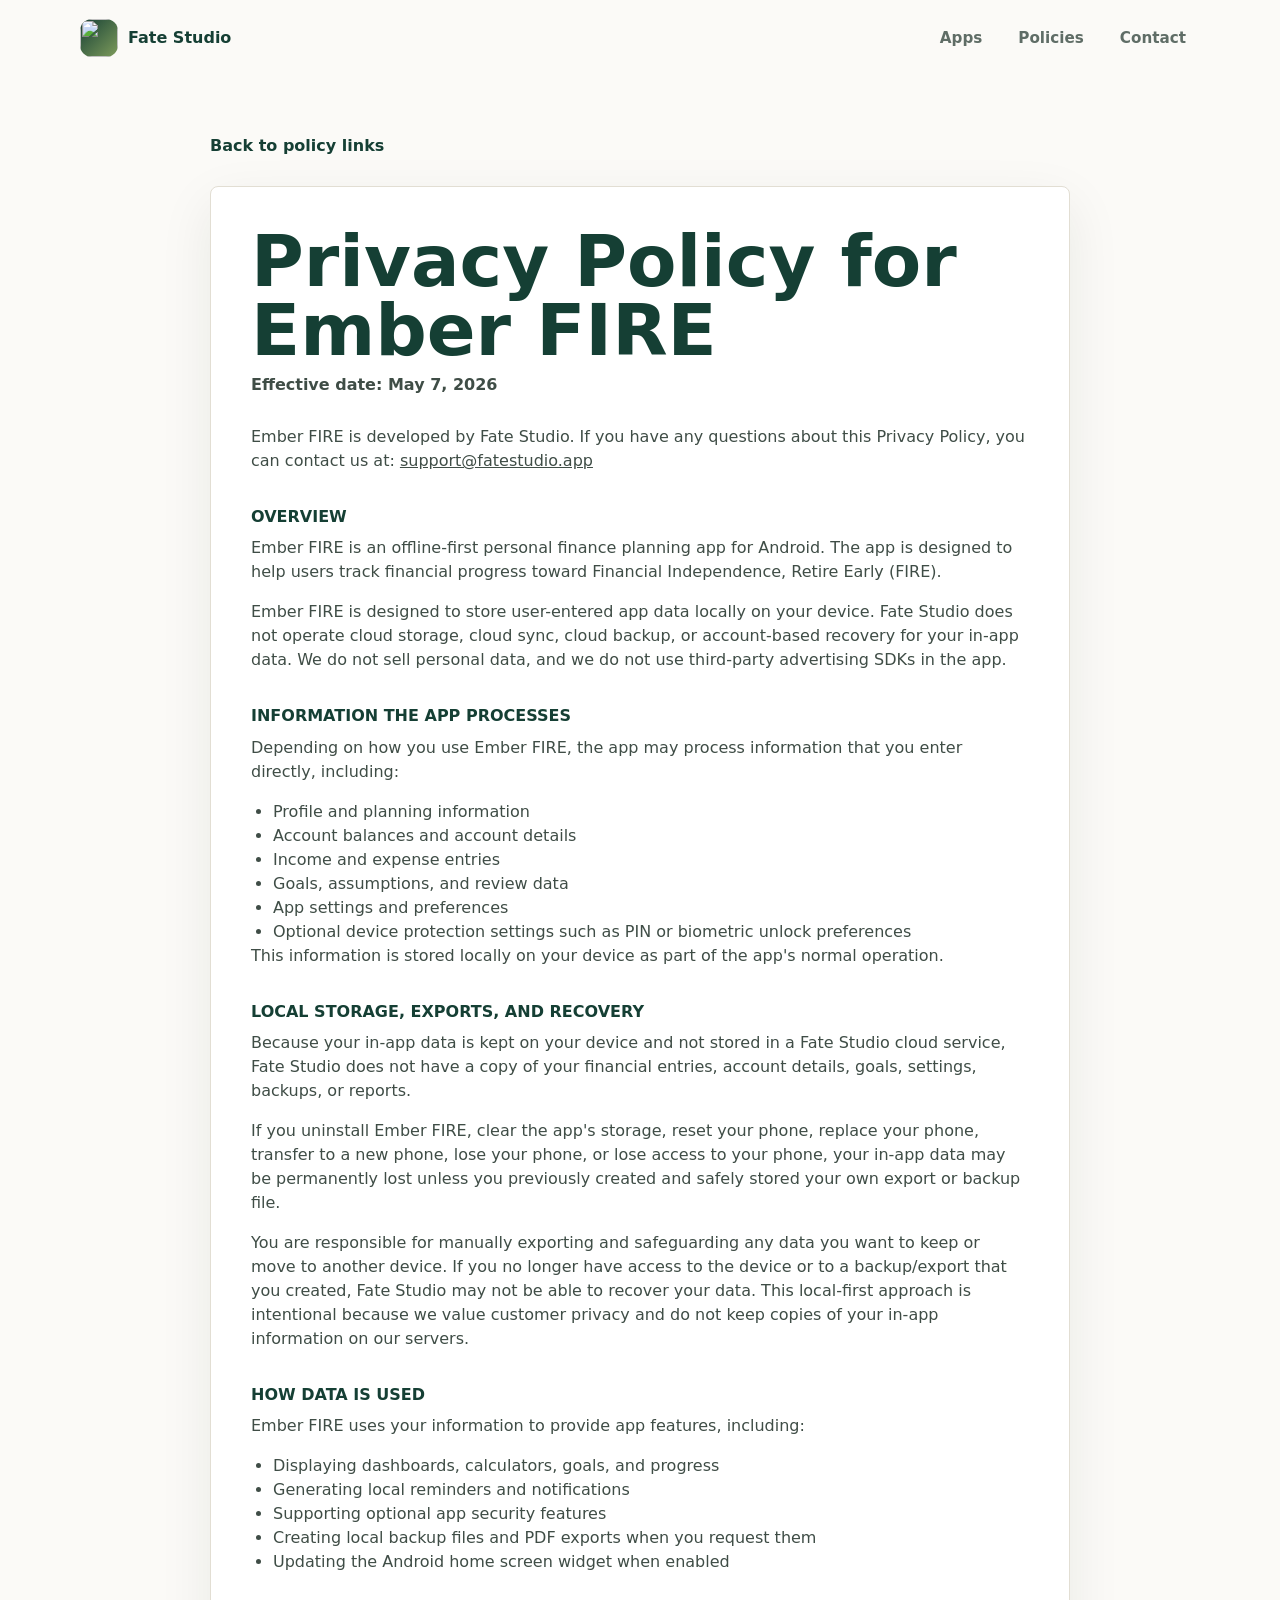
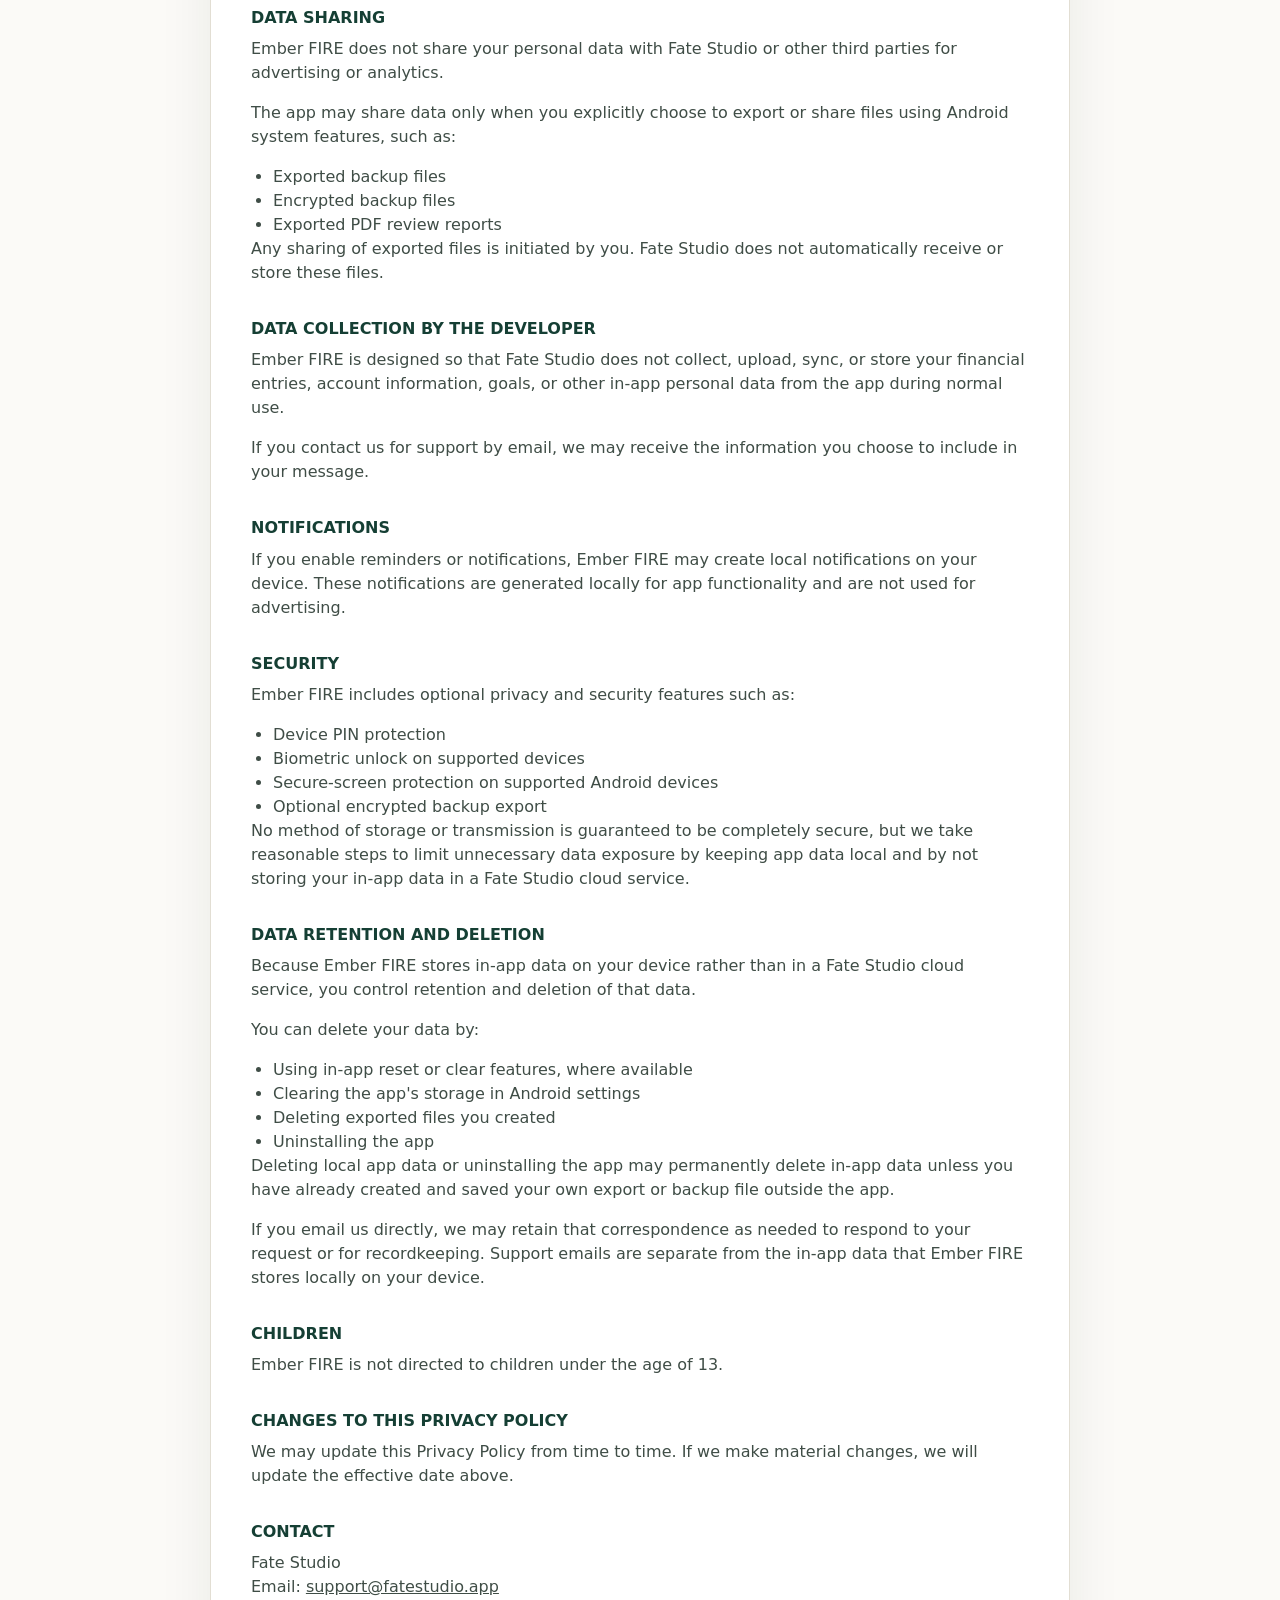
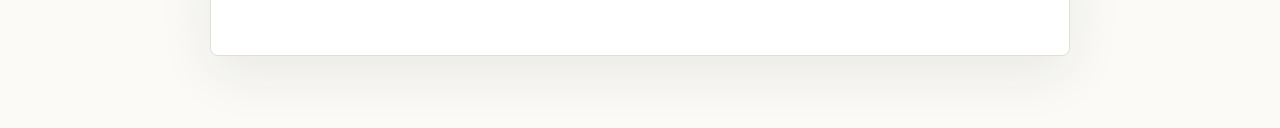
==== commit 6f4794fc: "feat: update privacy policies and terms of use for Ember FIRE and GlowUp Gym; adjust effective dates" ====
--- a/privacy/ember-fire.html
+++ b/privacy/ember-fire.html
@@ -10,7 +10,7 @@
   <body class="policy-page">
     <header class="site-header">
       <a class="brand" href="../" aria-label="Fate Studio home">
-        <span class="brand-mark" aria-hidden="true">FS</span>
+        <img class="brand-mark" src="../assets/fate_studio_logo.png" alt="" width="44" height="44" />
         <span>Fate Studio</span>
       </a>
       <nav class="nav-links" aria-label="Policy navigation">
@@ -24,7 +24,7 @@
       <a class="back-link" href="../#policies">Back to policy links</a>
       <article class="policy-article">
         <h1>Privacy Policy for Ember FIRE</h1>
-        <p class="effective-date">Effective date: April 23, 2026</p>
+        <p class="effective-date">Effective date: May 7, 2026</p>
 
         <p>
           Ember FIRE is developed by Fate Studio. If you have any questions about this Privacy Policy, you can contact us at:
@@ -33,7 +33,7 @@
 
         <h2>Overview</h2>
         <p>Ember FIRE is an offline-first personal finance planning app for Android. The app is designed to help users track financial progress toward Financial Independence, Retire Early (FIRE).</p>
-        <p>Ember FIRE is designed so that user-entered data is stored primarily on the user's device. We do not sell personal data, and we do not use third-party advertising SDKs in the app.</p>
+        <p>Ember FIRE is designed to store user-entered app data locally on your device. Fate Studio does not operate cloud storage, cloud sync, cloud backup, or account-based recovery for your in-app data. We do not sell personal data, and we do not use third-party advertising SDKs in the app.</p>
 
         <h2>Information the App Processes</h2>
         <p>Depending on how you use Ember FIRE, the app may process information that you enter directly, including:</p>
@@ -47,13 +47,18 @@
         </ul>
         <p>This information is stored locally on your device as part of the app's normal operation.</p>
 
+        <h2>Local Storage, Exports, and Recovery</h2>
+        <p>Because your in-app data is kept on your device and not stored in a Fate Studio cloud service, Fate Studio does not have a copy of your financial entries, account details, goals, settings, backups, or reports.</p>
+        <p>If you uninstall Ember FIRE, clear the app's storage, reset your phone, replace your phone, transfer to a new phone, lose your phone, or lose access to your phone, your in-app data may be permanently lost unless you previously created and safely stored your own export or backup file.</p>
+        <p>You are responsible for manually exporting and safeguarding any data you want to keep or move to another device. If you no longer have access to the device or to a backup/export that you created, Fate Studio may not be able to recover your data. This local-first approach is intentional because we value customer privacy and do not keep copies of your in-app information on our servers.</p>
+
         <h2>How Data Is Used</h2>
         <p>Ember FIRE uses your information to provide app features, including:</p>
         <ul>
           <li>Displaying dashboards, calculators, goals, and progress</li>
           <li>Generating local reminders and notifications</li>
           <li>Supporting optional app security features</li>
-          <li>Creating backup files and PDF exports when you request them</li>
+          <li>Creating local backup files and PDF exports when you request them</li>
           <li>Updating the Android home screen widget when enabled</li>
         </ul>
 
@@ -65,10 +70,10 @@
           <li>Encrypted backup files</li>
           <li>Exported PDF review reports</li>
         </ul>
-        <p>Any sharing of exported files is initiated by you.</p>
+        <p>Any sharing of exported files is initiated by you. Fate Studio does not automatically receive or store these files.</p>
 
         <h2>Data Collection by the Developer</h2>
-        <p>Ember FIRE is designed so that Fate Studio does not collect your financial entries, account information, goals, or other in-app personal data from the app during normal use.</p>
+        <p>Ember FIRE is designed so that Fate Studio does not collect, upload, sync, or store your financial entries, account information, goals, or other in-app personal data from the app during normal use.</p>
         <p>If you contact us for support by email, we may receive the information you choose to include in your message.</p>
 
         <h2>Notifications</h2>
@@ -85,10 +90,10 @@
           <li>Secure-screen protection on supported Android devices</li>
           <li>Optional encrypted backup export</li>
         </ul>
-        <p>No method of storage or transmission is guaranteed to be completely secure, but we take reasonable steps to limit unnecessary data exposure by keeping app data local where possible.</p>
+        <p>No method of storage or transmission is guaranteed to be completely secure, but we take reasonable steps to limit unnecessary data exposure by keeping app data local and by not storing your in-app data in a Fate Studio cloud service.</p>
 
         <h2>Data Retention and Deletion</h2>
-        <p>Because Ember FIRE stores data primarily on your device, you control most retention and deletion of your data.</p>
+        <p>Because Ember FIRE stores in-app data on your device rather than in a Fate Studio cloud service, you control retention and deletion of that data.</p>
         <p>You can delete your data by:</p>
         <ul>
           <li>Using in-app reset or clear features, where available</li>
@@ -96,7 +101,8 @@
           <li>Deleting exported files you created</li>
           <li>Uninstalling the app</li>
         </ul>
-        <p>If you email us directly, we may retain that correspondence as needed to respond to your request or for recordkeeping.</p>
+        <p>Deleting local app data or uninstalling the app may permanently delete in-app data unless you have already created and saved your own export or backup file outside the app.</p>
+        <p>If you email us directly, we may retain that correspondence as needed to respond to your request or for recordkeeping. Support emails are separate from the in-app data that Ember FIRE stores locally on your device.</p>
 
         <h2>Children</h2>
         <p>Ember FIRE is not directed to children under the age of 13.</p>
--- a/styles.css
+++ b/styles.css
@@ -321,26 +321,20 @@
 }
 
 .app-icon {
+  display: block;
   width: 52px;
   height: 52px;
   border-radius: 16px;
-  font-size: 1.25rem;
+  background: white;
+  object-fit: cover;
   box-shadow: inset 0 1px 0 rgba(255, 255, 255, 0.34);
-}
-
-.ember-icon {
-  background: linear-gradient(135deg, #c63f2c, #ecab37);
-}
-
-.glow-icon {
-  background: linear-gradient(135deg, #1f806b, #d66d8f);
 }
 
 .stats-band {
   width: min(1120px, calc(100% - 32px));
   margin: 0 auto 38px;
   display: grid;
-  grid-template-columns: repeat(3, 1fr);
+  grid-template-columns: repeat(2, 1fr);
   border: 1px solid rgba(21, 63, 52, 0.14);
   border-radius: 8px;
   background: rgba(255, 255, 255, 0.68);
@@ -435,6 +429,36 @@
 
 .policy-section {
   padding-top: 40px;
+}
+
+.policy-app-grid {
+  display: grid;
+  grid-template-columns: repeat(2, minmax(0, 1fr));
+  gap: 18px;
+}
+
+.policy-app-card {
+  padding: 22px;
+  border: 1px solid rgba(21, 63, 52, 0.14);
+  border-radius: 8px;
+  background: rgba(255, 255, 255, 0.72);
+}
+
+.policy-app-heading {
+  display: flex;
+  align-items: center;
+  gap: 14px;
+  margin-bottom: 18px;
+}
+
+.policy-app-heading h3 {
+  margin-bottom: 2px;
+}
+
+.policy-app-heading p {
+  margin-bottom: 0;
+  color: var(--muted);
+  font-weight: 750;
 }
 
 .policy-links {
@@ -573,7 +597,8 @@
   }
 
   .stats-band,
-  .app-grid {
+  .app-grid,
+  .policy-app-grid {
     grid-template-columns: 1fr;
   }
 
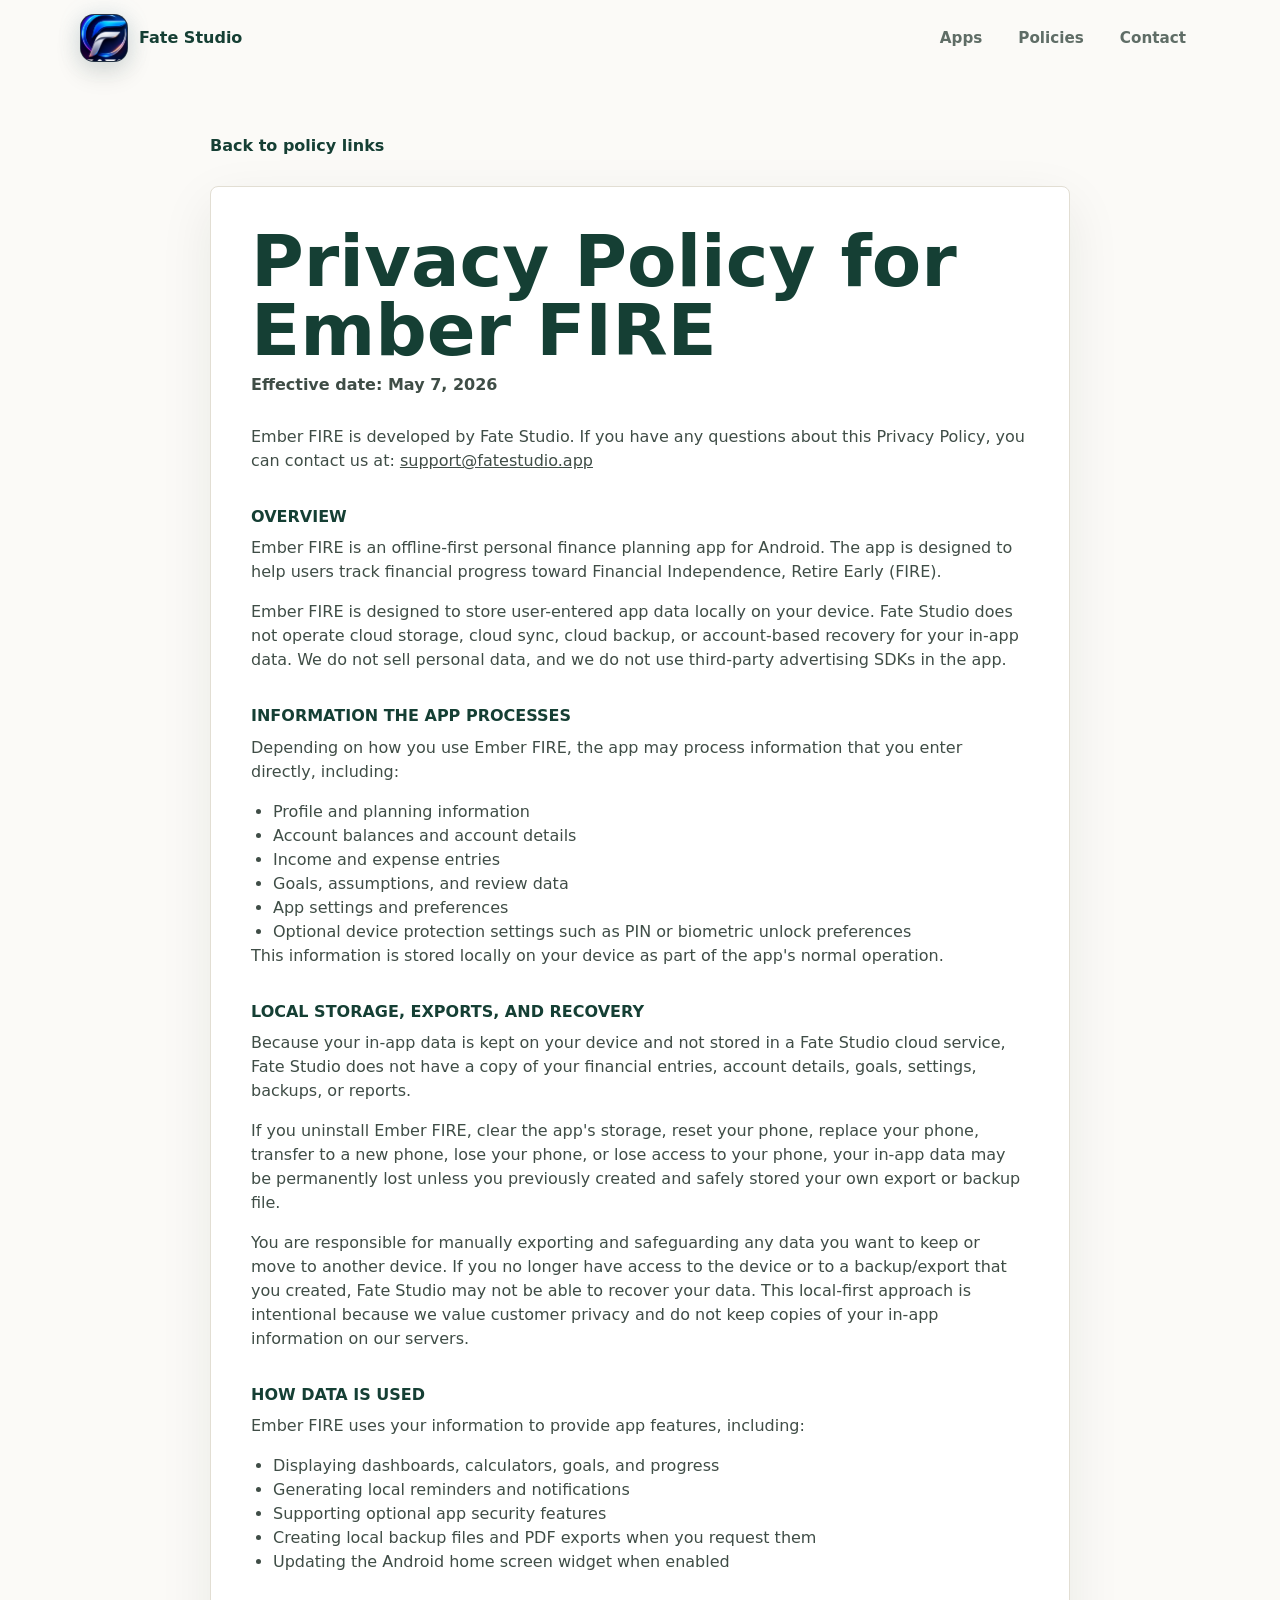
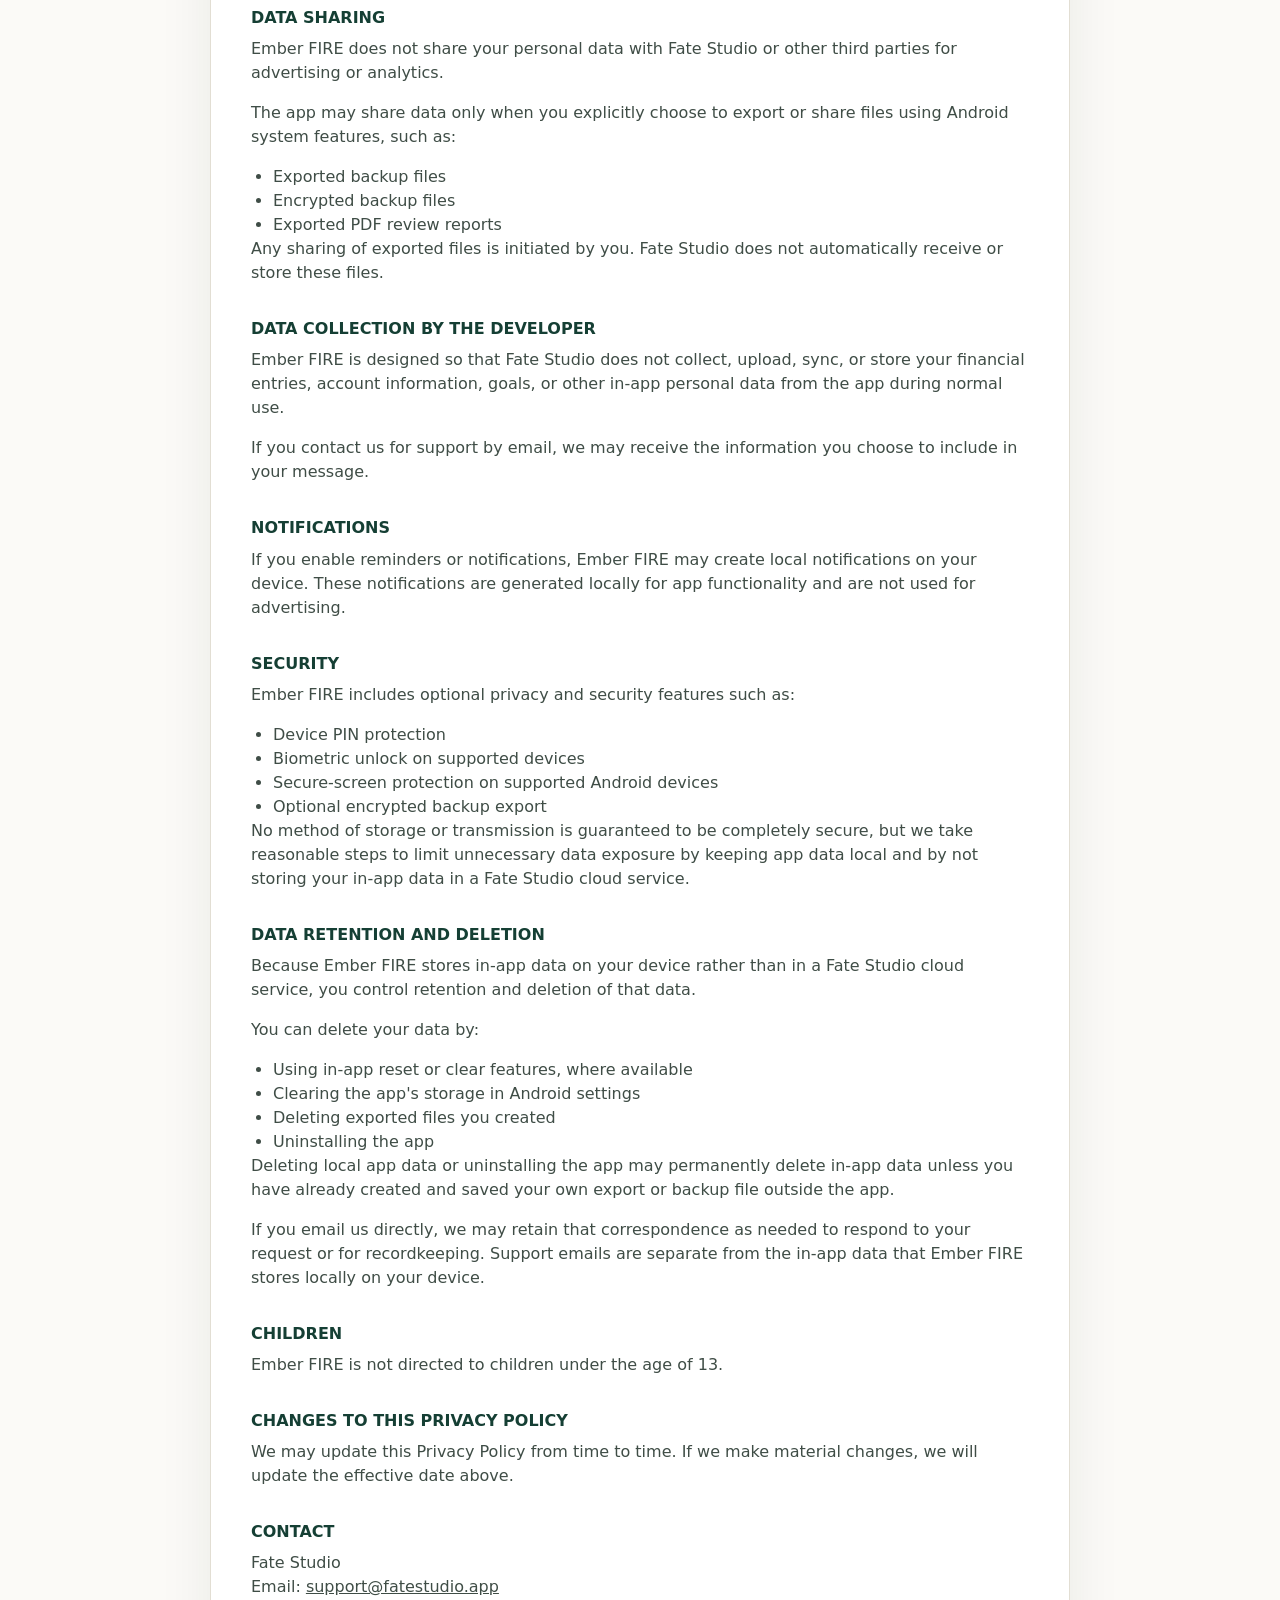
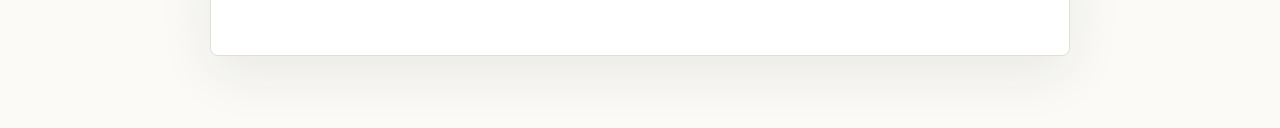
==== commit 5e676026: "feat: add favicon and apple-touch-icon; update logo implementation in HTML files and adjust styles" ====
--- a/privacy/ember-fire.html
+++ b/privacy/ember-fire.html
@@ -5,12 +5,16 @@
     <meta name="viewport" content="width=device-width, initial-scale=1" />
     <meta name="description" content="Privacy Policy for Ember FIRE by Fate Studio." />
     <title>Privacy Policy for Ember FIRE | Fate Studio</title>
+    <link rel="icon" type="image/png" sizes="64x64" href="../assets/favicon.png" />
+    <link rel="apple-touch-icon" sizes="180x180" href="../assets/apple-touch-icon.png" />
     <link rel="stylesheet" href="../styles.css" />
   </head>
   <body class="policy-page">
     <header class="site-header">
       <a class="brand" href="../" aria-label="Fate Studio home">
-        <img class="brand-mark" src="../assets/fate_studio_logo.png" alt="" width="44" height="44" />
+        <span class="brand-mark" aria-hidden="true">
+          <img src="../assets/fate_studio_logo.png" alt="" />
+        </span>
         <span>Fate Studio</span>
       </a>
       <nav class="nav-links" aria-label="Policy navigation">
--- a/styles.css
+++ b/styles.css
@@ -54,13 +54,13 @@
 .brand {
   display: inline-flex;
   align-items: center;
-  gap: 10px;
+  gap: 11px;
   color: var(--forest);
   font-weight: 800;
+  line-height: 1;
   text-decoration: none;
 }
 
-.brand-mark,
 .app-icon {
   display: inline-grid;
   place-items: center;
@@ -70,10 +70,26 @@
 }
 
 .brand-mark {
-  width: 38px;
-  height: 38px;
-  border-radius: 12px;
-  background: linear-gradient(135deg, var(--forest), var(--moss));
+  position: relative;
+  display: inline-flex;
+  width: 48px;
+  height: 48px;
+  flex: 0 0 auto;
+  border: 1px solid rgba(121, 174, 202, 0.28);
+  border-radius: 14px;
+  background: #050713;
+  overflow: hidden;
+  box-shadow: 0 10px 26px rgba(23, 33, 29, 0.14), 0 0 22px rgba(121, 174, 202, 0.18);
+}
+
+.brand-mark img {
+  display: block;
+  width: 100%;
+  height: 100%;
+  object-fit: cover;
+  object-position: 50% 36%;
+  transform: scale(1.58);
+  transform-origin: 50% 34%;
 }
 
 .nav-links {
@@ -252,21 +268,31 @@
 
 .phone-screen {
   height: 100%;
-  padding: 28px 18px;
+  padding: 18px;
   border-radius: 24px;
   background:
-    linear-gradient(180deg, #fff9ef, #edf5ed 58%, #fff);
+    linear-gradient(180deg, #060606, #101614 54%, #f8fbf8 55%);
   overflow: hidden;
+}
+
+.studio-screen-logo {
+  display: block;
+  width: 100%;
+  height: auto;
+  aspect-ratio: 1;
+  margin-bottom: 14px;
+  border: 1px solid rgba(121, 174, 202, 0.22);
+  border-radius: 22px;
+  background: #050713;
+  object-fit: cover;
+  object-position: 50% 50%;
+  box-shadow: 0 12px 28px rgba(0, 0, 0, 0.28), inset 0 1px 0 rgba(255, 255, 255, 0.12);
 }
 
 .screen-row {
   height: 96px;
   margin-bottom: 14px;
   border-radius: 18px;
-}
-
-.screen-row.flame {
-  background: linear-gradient(135deg, var(--coral), var(--amber));
 }
 
 .screen-row.gold {
@@ -656,18 +682,19 @@
   }
 
   .phone-shell {
-    inset: 30px 24px 0 auto;
-    width: 168px;
+    inset: 30px 38px 0 auto;
+    width: 158px;
     border-radius: 26px;
   }
 
   .phone-screen {
-    padding: 18px 12px;
+    padding: 12px;
     border-radius: 18px;
   }
 
-  .screen-row {
-    height: 62px;
+  .studio-screen-logo {
+    margin-bottom: 10px;
+    border-radius: 16px;
   }
 
   .screen-row.gold {
@@ -675,7 +702,7 @@
   }
 
   .floating-card {
-    width: min(212px, 82%);
+    width: min(242px, calc(100% - 32px));
     padding: 12px;
   }
 
@@ -684,6 +711,7 @@
   }
 
   .floating-card.glow {
+    right: 8px;
     bottom: 0;
   }
 
